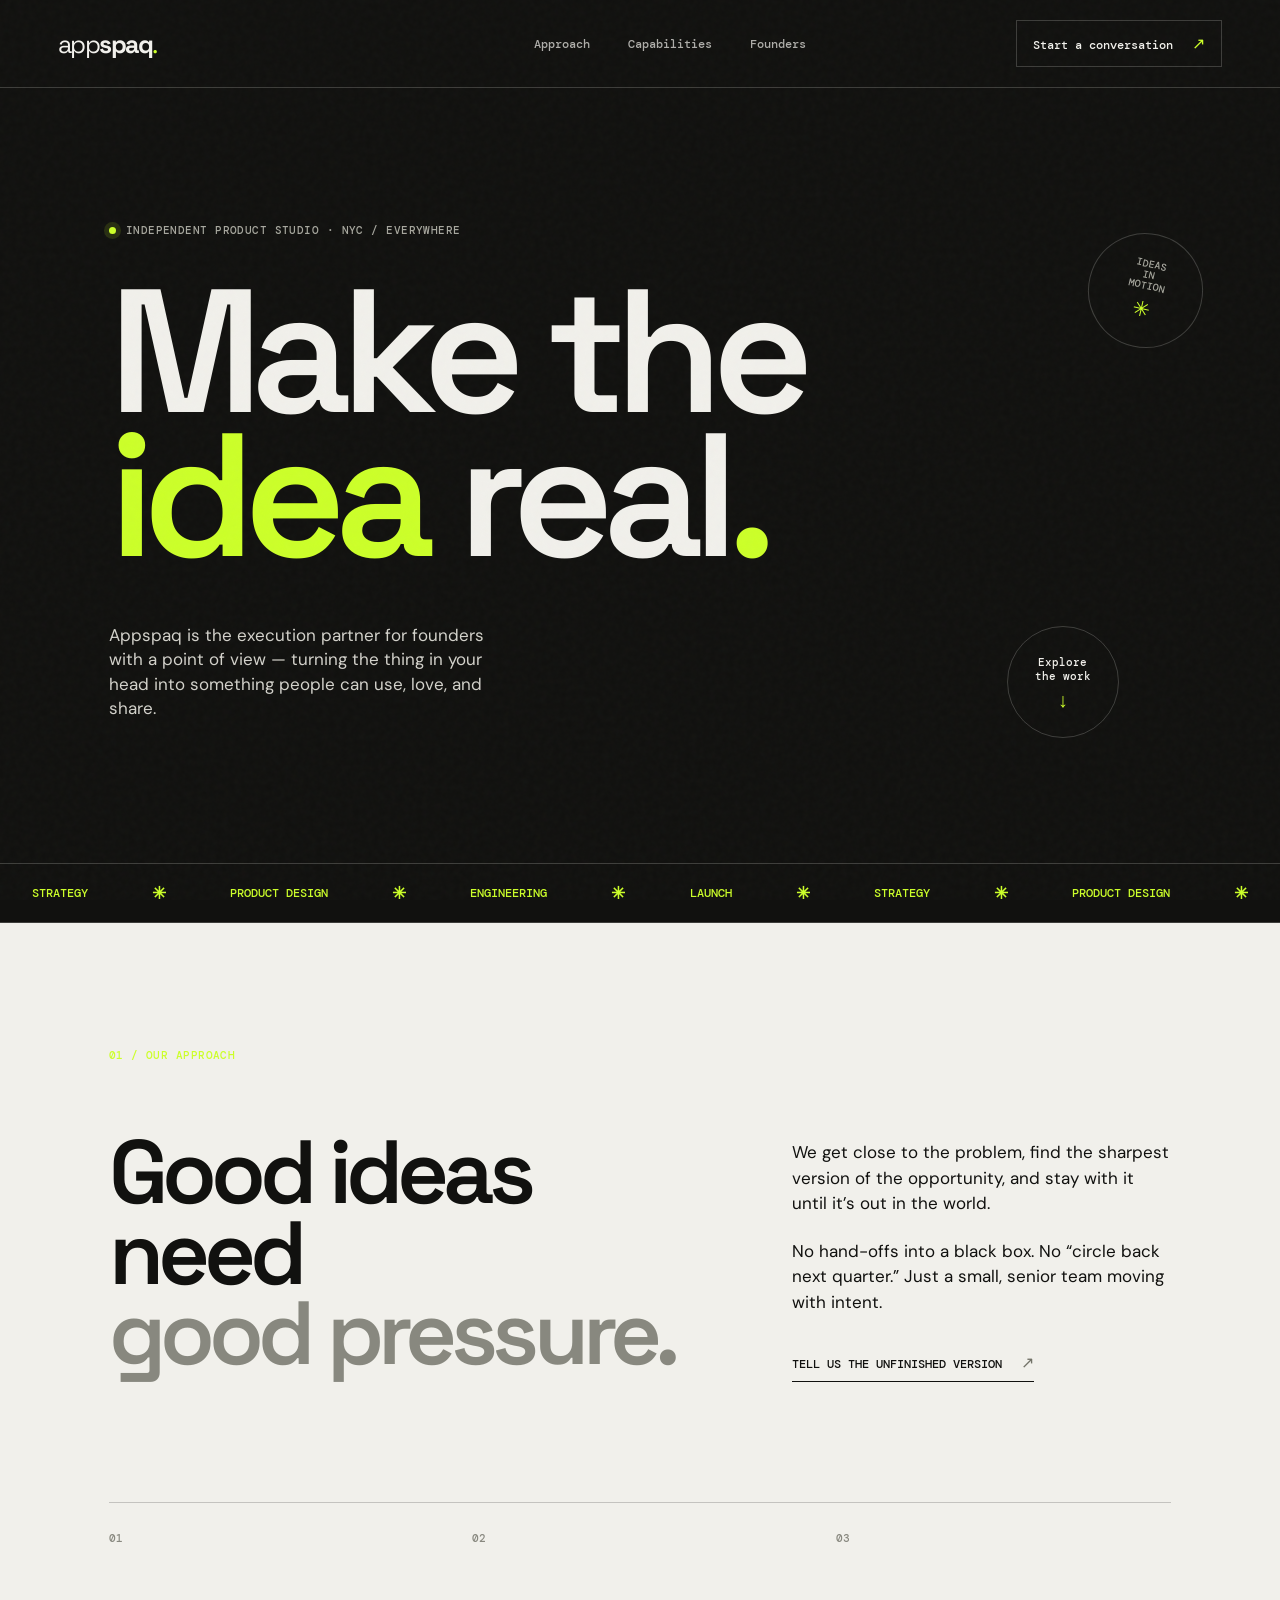
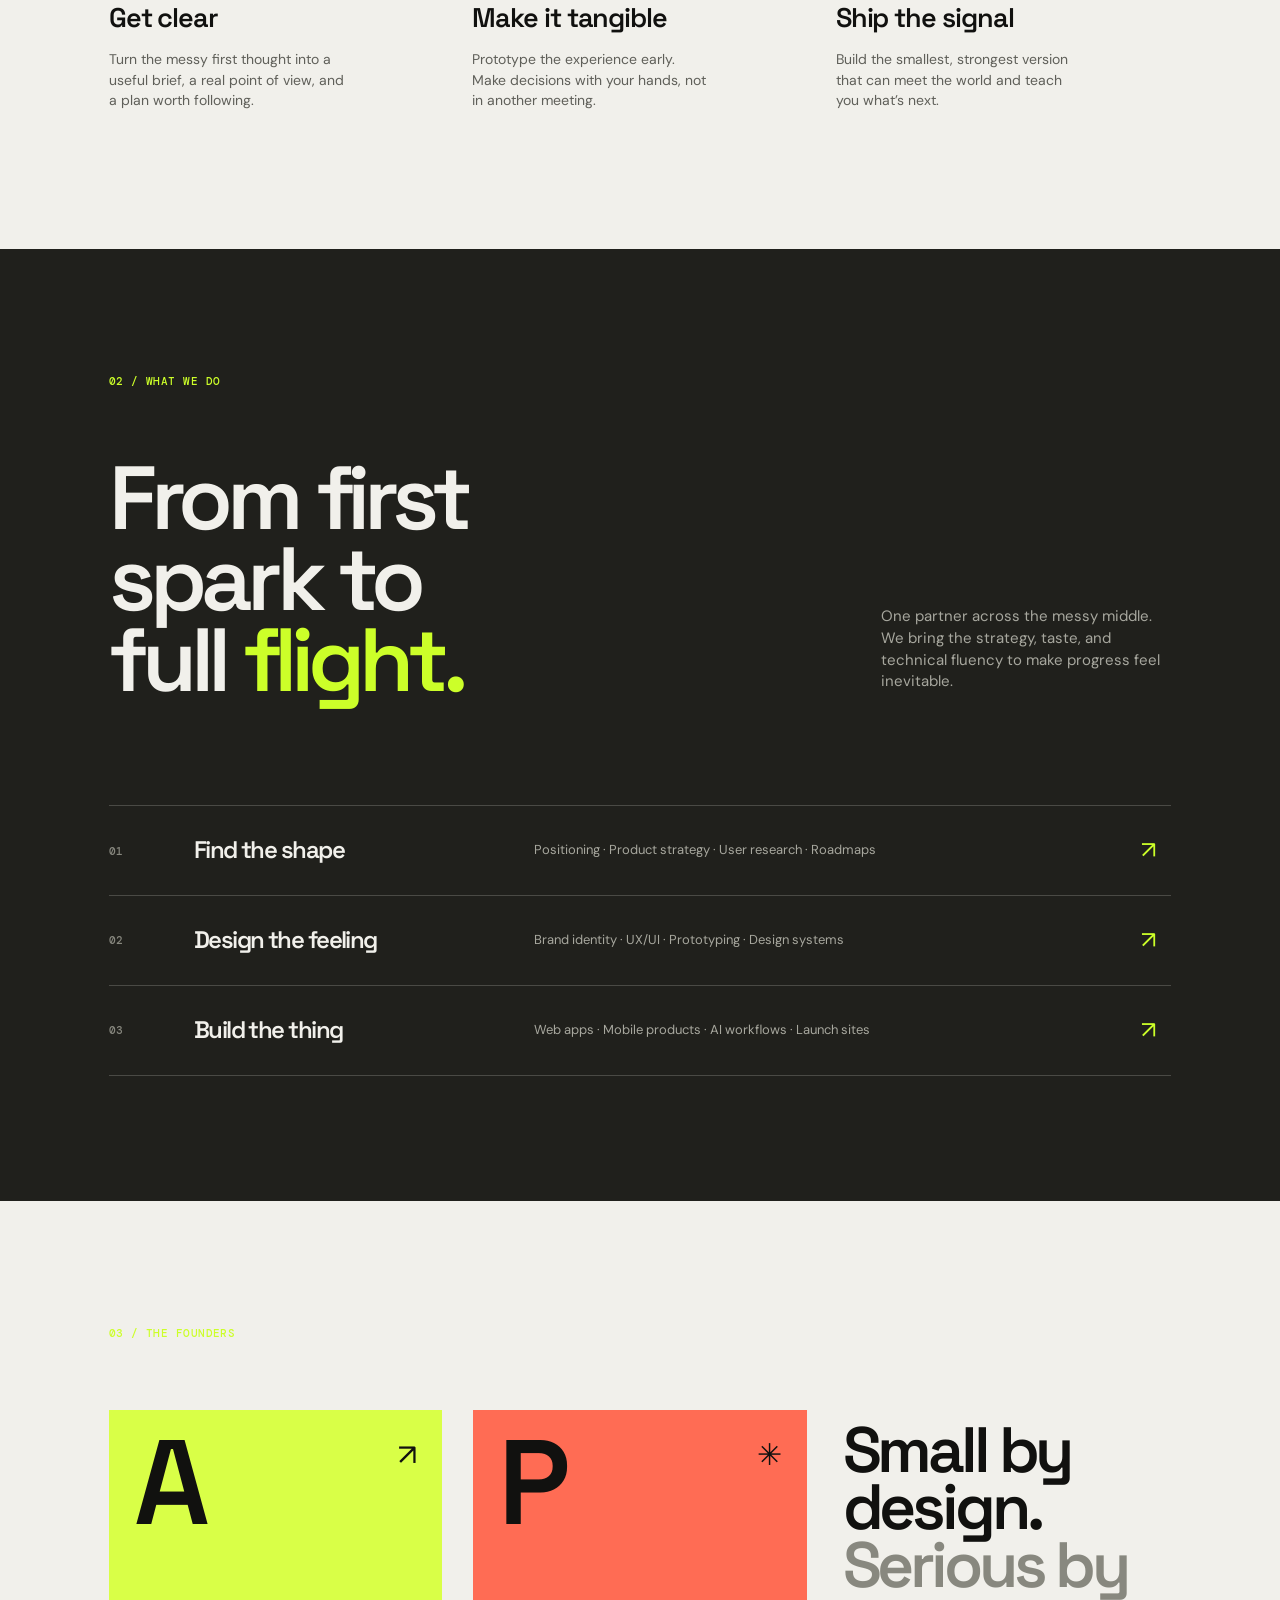
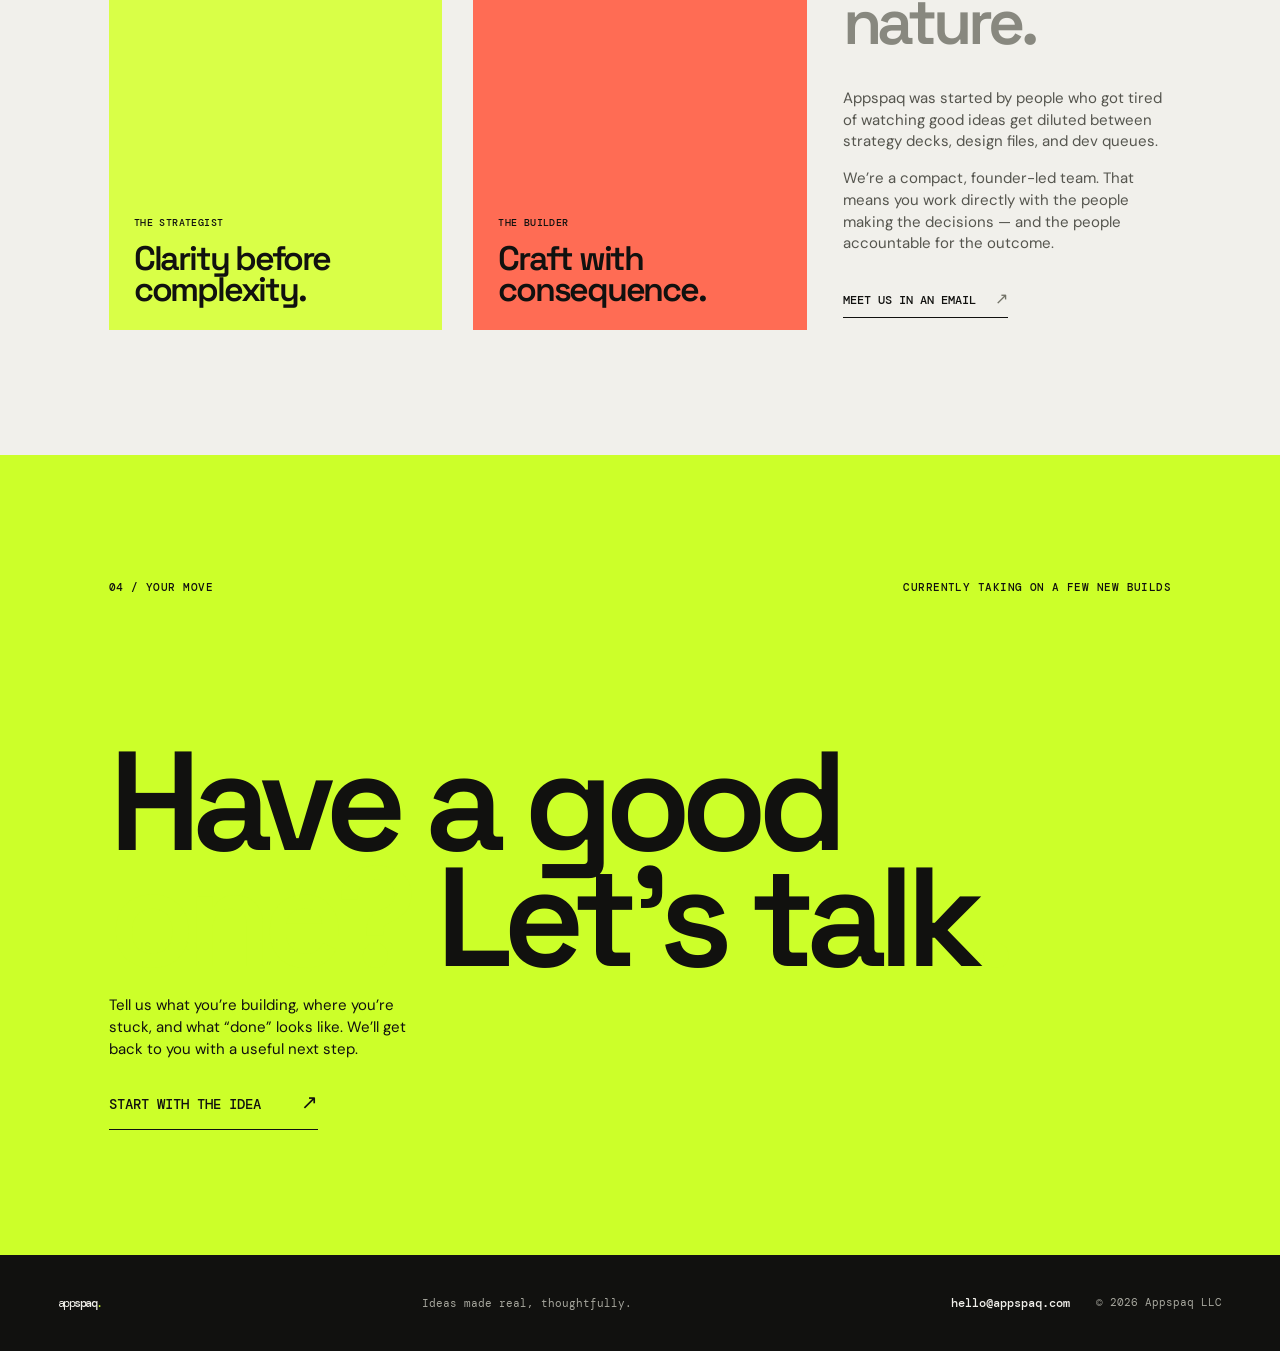
==== index.html @ cebff07c "initial commit" ====
<!doctype html>
<html lang="en">
  <head>
    <meta charset="UTF-8" />
    <meta name="viewport" content="width=device-width, initial-scale=1.0" />
    <meta name="theme-color" content="#11110f" />
    <meta name="description" content="Appspaq is the execution partner for founders turning strong ideas into shipped products." />
    <title>Appspaq — Make the idea real.</title>
    <link rel="preconnect" href="https://fonts.googleapis.com" />
    <link rel="preconnect" href="https://fonts.gstatic.com" crossorigin />
    <link href="https://fonts.googleapis.com/css2?family=DM+Mono:wght@400;500&family=DM+Sans:wght@400;500;600;700&family=Space+Grotesk:wght@500;600;700&display=swap" rel="stylesheet" />
    <link rel="stylesheet" href="styles.css" />
  </head>
  <body>
    <div class="noise" aria-hidden="true"></div>
    <header class="site-header">
      <a class="wordmark" href="#top" aria-label="Appspaq home"><span>app</span>spaq<span class="dot">.</span></a>
      <nav class="desktop-nav" aria-label="Main navigation">
        <a href="#approach">Approach</a>
        <a href="#capabilities">Capabilities</a>
        <a href="#founders">Founders</a>
      </nav>
      <a class="header-cta" href="mailto:hello@appspaq.com?subject=Let's%20make%20it%20real">Start a conversation <span>↗</span></a>
      <button class="menu-toggle" aria-label="Open menu" aria-expanded="false">Menu <span>+</span></button>
    </header>

    <main id="top">
      <section class="hero section-pad">
        <div class="eyebrow"><span class="pulse"></span> Independent product studio · NYC / everywhere</div>
        <h1>Make the<br /><em>idea</em> real<span class="lime">.</span></h1>
        <div class="hero-bottom">
          <p class="hero-intro">Appspaq is the execution partner for founders with a point of view — turning the thing in your head into something people can use, love, and share.</p>
          <a class="circle-link" href="#approach" aria-label="Explore Appspaq"><span>Explore<br />the work</span><b>↓</b></a>
        </div>
        <div class="hero-stamp" aria-hidden="true"><span>Ideas</span><span>in</span><span>motion</span><i>✳</i></div>
      </section>

      <section class="ticker" aria-label="Appspaq services"><div><span>Strategy</span><b>✳</b><span>Product design</span><b>✳</b><span>Engineering</span><b>✳</b><span>Launch</span><b>✳</b><span>Strategy</span><b>✳</b><span>Product design</span><b>✳</b></div></section>

      <section class="approach section-pad" id="approach">
        <div class="section-kicker">01 / Our approach</div>
        <div class="approach-grid">
          <h2>Good ideas need<br /><span>good pressure.</span></h2>
          <div class="approach-copy"><p>We get close to the problem, find the sharpest version of the opportunity, and stay with it until it’s out in the world.</p><p>No hand-offs into a black box. No “circle back next quarter.” Just a small, senior team moving with intent.</p><a class="text-link" href="mailto:hello@appspaq.com?subject=Tell%20us%20about%20your%20idea">Tell us the unfinished version <span>↗</span></a></div>
        </div>
        <div class="principles"><article><span>01</span><h3>Get clear</h3><p>Turn the messy first thought into a useful brief, a real point of view, and a plan worth following.</p></article><article><span>02</span><h3>Make it tangible</h3><p>Prototype the experience early. Make decisions with your hands, not in another meeting.</p></article><article><span>03</span><h3>Ship the signal</h3><p>Build the smallest, strongest version that can meet the world and teach you what’s next.</p></article></div>
      </section>

      <section class="capabilities section-pad" id="capabilities">
        <div class="section-kicker">02 / What we do</div>
        <div class="capabilities-head"><h2>From first<br /><em>spark</em> to<br />full <span>flight.</span></h2><p>One partner across the messy middle. We bring the strategy, taste, and technical fluency to make progress feel inevitable.</p></div>
        <div class="capability-list"><div><span>01</span><h3>Find the shape</h3><p>Positioning · Product strategy · User research · Roadmaps</p><b>↗</b></div><div><span>02</span><h3>Design the feeling</h3><p>Brand identity · UX/UI · Prototyping · Design systems</p><b>↗</b></div><div><span>03</span><h3>Build the thing</h3><p>Web apps · Mobile products · AI workflows · Launch sites</p><b>↗</b></div></div>
      </section>

      <section class="founders section-pad" id="founders">
        <div class="section-kicker">03 / The founders</div>
        <div class="founders-grid"><div class="founder-card founder-a"><div class="portrait-mark">A<span>↗</span></div><div><p class="mono">THE STRATEGIST</p><h3>Clarity before<br />complexity.</h3></div></div><div class="founder-card founder-b"><div class="portrait-mark">P<span>✳</span></div><div><p class="mono">THE BUILDER</p><h3>Craft with<br />consequence.</h3></div></div><div class="founders-copy"><h2>Small by design.<br /><span>Serious by nature.</span></h2><p>Appspaq was started by people who got tired of watching good ideas get diluted between strategy decks, design files, and dev queues.</p><p>We’re a compact, founder-led team. That means you work directly with the people making the decisions — and the people accountable for the outcome.</p><a class="text-link" href="mailto:hello@appspaq.com?subject=Let's%20work%20together">Meet us in an email <span>↗</span></a></div></div>
      </section>

      <section class="contact section-pad" id="contact"><div class="contact-top"><div class="section-kicker">04 / Your move</div><span class="mono">Currently taking on a few new builds</span></div><h2>Have a good<br /><em>one?</em> Let’s talk<span class="lime">.</span></h2><p>Tell us what you’re building, where you’re stuck, and what “done” looks like. We’ll get back to you with a useful next step.</p><a class="big-cta" href="mailto:hello@appspaq.com?subject=I%20have%20an%20idea">Start with the idea <span>↗</span></a></section>
    </main>

    <footer class="site-footer"><a class="wordmark" href="#top"><span>app</span>spaq<span class="dot">.</span></a><p>Ideas made real, thoughtfully.</p><div><a href="mailto:hello@appspaq.com">hello@appspaq.com</a><span>© 2026 Appspaq LLC</span></div></footer>
    <div class="mobile-menu" aria-hidden="true"><a href="#approach">Approach</a><a href="#capabilities">Capabilities</a><a href="#founders">Founders</a><a href="mailto:hello@appspaq.com">Start a conversation ↗</a></div>
    <script src="script.js"></script>
  </body>
</html>
---- styles.css ----
:root{--ink:#11110f;--paper:#f1f0eb;--lime:#ccff29;--line:rgba(241,240,235,.2);--muted:#a7a79e;--sans:'DM Sans',Arial,sans-serif;--display:'Space Grotesk',Arial,sans-serif;--mono:'DM Mono',monospace}*{box-sizing:border-box}html{scroll-behavior:smooth}body{margin:0;background:var(--ink);color:var(--paper);font-family:var(--sans);font-size:16px;line-height:1.45}.noise{position:fixed;inset:0;pointer-events:none;opacity:.045;z-index:5;background-image:url("data:image/svg+xml,%3Csvg viewBox='0 0 180 180' xmlns='http://www.w3.org/2000/svg'%3E%3Cfilter id='n'%3E%3CfeTurbulence type='fractalNoise' baseFrequency='.8' numOctaves='4' stitchTiles='stitch'/%3E%3C/filter%3E%3Crect width='100%25' height='100%25' filter='url(%23n)' opacity='.6'/%3E%3C/svg%3E")}.site-header{height:88px;display:flex;align-items:center;justify-content:space-between;padding:0 4.5vw;border-bottom:1px solid var(--line);position:relative;z-index:10}.wordmark{color:var(--paper);font:700 25px var(--display);letter-spacing:-1.5px;text-decoration:none}.wordmark span{font-weight:400}.wordmark .dot,.lime{color:var(--lime)}.desktop-nav{display:flex;gap:38px;margin-left:13vw}.desktop-nav a,.header-cta,.site-footer a{font:500 12px var(--mono);color:var(--paper);text-decoration:none}.desktop-nav a{opacity:.7;transition:.2s}.desktop-nav a:hover{opacity:1}.header-cta{border:1px solid var(--line);padding:12px 16px;transition:.25s}.header-cta:hover{background:var(--lime);color:var(--ink);border-color:var(--lime)}.header-cta span,.text-link span{color:var(--lime);font-size:16px;margin-left:12px}.menu-toggle,.mobile-menu{display:none}.section-pad{padding:125px 8.5vw}.hero{min-height:665px;position:relative;display:flex;flex-direction:column;justify-content:center;padding-top:135px}.eyebrow,.section-kicker,.mono{font:500 11px var(--mono);letter-spacing:.04em;text-transform:uppercase}.eyebrow{color:var(--muted);display:flex;align-items:center;gap:10px}.pulse{background:var(--lime);width:7px;height:7px;border-radius:50%;box-shadow:0 0 0 5px rgba(204,255,41,.12)}h1,h2,h3,p{margin-top:0}h1,h2,h3{font-family:var(--display);font-weight:600;letter-spacing:-.065em}h1{font-size:clamp(70px,13.7vw,210px);line-height:.82;margin:43px 0 55px;max-width:1100px}h1 em,h2 em{font-style:normal;color:var(--lime)}.hero-bottom{display:flex;align-items:flex-end;justify-content:space-between;max-width:1010px}.hero-intro{font-size:17px;line-height:1.45;max-width:400px;color:#d3d2cb}.circle-link{width:112px;height:112px;border:1px solid var(--line);border-radius:50%;color:var(--paper);display:flex;align-items:center;justify-content:center;flex-direction:column;text-align:center;font:500 11px var(--mono);text-decoration:none;transition:.3s}.circle-link b{font-size:20px;color:var(--lime);line-height:1;margin-top:7px}.circle-link:hover{background:var(--lime);color:var(--ink);border-color:var(--lime);transform:rotate(-12deg)}.hero-stamp{position:absolute;right:6vw;top:145px;width:115px;height:115px;border:1px solid var(--line);border-radius:50%;display:flex;align-items:center;justify-content:center;flex-direction:column;text-transform:uppercase;font:500 10px var(--mono);line-height:1.1;transform:rotate(13deg);color:var(--muted)}.hero-stamp i{color:var(--lime);font-size:21px;font-style:normal;margin-top:8px}.ticker{overflow:hidden;white-space:nowrap;border-top:1px solid var(--line);border-bottom:1px solid var(--line);padding:18px 0;color:var(--lime);font:500 12px var(--mono);text-transform:uppercase}.ticker div{display:flex;justify-content:space-around;align-items:center;min-width:1100px}.ticker b{font-size:17px}.section-kicker{color:var(--lime);margin-bottom:70px}.approach{background:var(--paper);color:var(--ink)}.approach-grid{display:grid;grid-template-columns:1.2fr .8fr;gap:9vw}.approach h2,.capabilities h2,.founders h2{font-size:clamp(48px,7vw,100px);line-height:.9;margin:0}.approach h2 span,.founders h2 span{color:#88887f}.approach-copy{padding-top:8px;max-width:390px}.approach-copy p{font-size:17px;line-height:1.5;margin-bottom:22px}.text-link{color:var(--ink);font:500 12px var(--mono);text-transform:uppercase;text-decoration:none;border-bottom:1px solid var(--ink);padding-bottom:8px;display:inline-block;margin-top:15px}.text-link span{color:#727267}.principles{display:grid;grid-template-columns:repeat(3,1fr);gap:28px;border-top:1px solid rgba(17,17,15,.2);margin-top:120px;padding-top:22px}.principles article span,.capability-list span{font:500 11px var(--mono);color:#88887f}.principles h3{font-size:27px;letter-spacing:-.04em;margin:50px 0 12px}.principles p{max-width:235px;color:#5f5f59;font-size:14px}.capabilities{background:#20201c}.capabilities-head{display:flex;justify-content:space-between;align-items:flex-end;gap:40px}.capabilities h2 em{color:var(--paper)}.capabilities h2 span{color:var(--lime)}.capabilities-head>p{max-width:290px;color:var(--muted);font-size:15px;margin-bottom:7px}.capability-list{margin-top:105px;border-top:1px solid var(--line)}.capability-list>div{display:grid;grid-template-columns:8% 32% 1fr 30px;align-items:center;border-bottom:1px solid var(--line);padding:27px 0}.capability-list h3{font-size:24px;margin:0}.capability-list p{font-size:13px;color:var(--muted);margin:0}.capability-list b{font-size:24px;font-weight:400;color:var(--lime)}.founders{background:var(--paper);color:var(--ink)}.founders-grid{display:grid;grid-template-columns:1fr 1fr 1fr;gap:2.4vw}.founder-card{min-height:370px;padding:25px;display:flex;flex-direction:column;justify-content:space-between}.founder-a{background:#d9ff47}.founder-b{background:#ff6c54}.portrait-mark{font:600 120px var(--display);line-height:.8;letter-spacing:-.13em;display:flex;justify-content:space-between}.portrait-mark span{font:400 30px var(--sans);letter-spacing:0}.founder-card h3{font-size:34px;line-height:.92;margin:14px 0 0}.founder-card .mono{font-size:10px}.founders-copy{padding:12px 5px}.founders-copy h2{font-size:clamp(42px,5vw,70px);margin:0 0 36px}.founders-copy p{font-size:15px;max-width:330px;color:#55554e}.founders-copy .text-link{margin-top:18px}.contact{background:var(--lime);color:var(--ink);min-height:650px;display:flex;flex-direction:column;justify-content:space-between}.contact-top{display:flex;justify-content:space-between}.contact .section-kicker{color:var(--ink)}.contact h2{font-size:clamp(64px,11vw,160px);line-height:.82;margin:80px 0 20px;max-width:1000px}.contact p{max-width:330px;font-size:15px}.big-cta{align-self:flex-start;color:var(--ink);font:500 14px var(--mono);text-transform:uppercase;text-decoration:none;border-bottom:1px solid var(--ink);padding:14px 0}.big-cta span{font-size:20px;margin-left:32px}.site-footer{padding:40px 4.5vw;display:flex;align-items:center;justify-content:space-between;color:var(--muted)}.site-footer .wordmark{color:var(--paper)}.site-footer p,.site-footer div{font:11px var(--mono);margin:0}.site-footer div{display:flex;gap:26px}.site-footer a{color:var(--paper)}@media(max-width:700px){.site-header{height:72px;padding:0 6vw}.desktop-nav,.header-cta{display:none}.menu-toggle{display:block;background:none;border:0;color:var(--paper);font:500 11px var(--mono);text-transform:uppercase}.menu-toggle span{font-size:19px;color:var(--lime);margin-left:8px}.mobile-menu{display:flex;visibility:hidden;opacity:0;position:fixed;z-index:9;inset:72px 0 auto;background:var(--ink);padding:25px 6vw 35px;flex-direction:column;gap:24px;transform:translateY(-10px);transition:.25s;border-bottom:1px solid var(--line)}.mobile-menu.open{visibility:visible;opacity:1;transform:none}.mobile-menu a{color:var(--paper);text-decoration:none;font:500 19px var(--display)}.mobile-menu a:last-child{color:var(--lime);font:500 11px var(--mono);text-transform:uppercase;margin-top:10px}.section-pad{padding:85px 6vw}.hero{min-height:620px;padding-top:100px;justify-content:flex-start}.eyebrow{font-size:9px}.hero-stamp{top:auto;right:7vw;bottom:110px;width:86px;height:86px;font-size:8px}.hero-stamp i{font-size:15px}.hero-bottom{align-items:flex-start;gap:25px}.hero-intro{font-size:15px;max-width:270px}.circle-link{width:82px;height:82px;flex:none;font-size:9px}.circle-link b{font-size:15px}.ticker div{min-width:850px}.section-kicker{margin-bottom:47px;font-size:10px}.approach-grid,.founders-grid{grid-template-columns:1fr;gap:45px}.approach h2,.capabilities h2{font-size:59px}.approach-copy{padding:0}.principles{grid-template-columns:1fr;gap:32px;margin-top:75px}.principles h3{margin:22px 0 7px;font-size:25px}.capabilities-head{display:block}.capabilities-head>p{margin-top:35px}.capability-list{margin-top:65px}.capability-list>div{grid-template-columns:12% 1fr 25px;gap:10px;padding:25px 0}.capability-list p{grid-column:2/3}.capability-list h3{font-size:20px}.capability-list b{grid-column:3;grid-row:1/3}.founder-card{min-height:295px}.founder-card h3{font-size:30px}.founders-copy h2{font-size:52px}.contact{min-height:560px}.contact-top{display:block}.contact-top .mono{display:block;margin-top:20px;font-size:9px}.contact h2{font-size:68px;margin:110px 0 25px}.site-footer{padding:32px 6vw;display:grid;gap:20px}.site-footer p{display:none}.site-footer div{display:flex;flex-direction:column;gap:8px}}
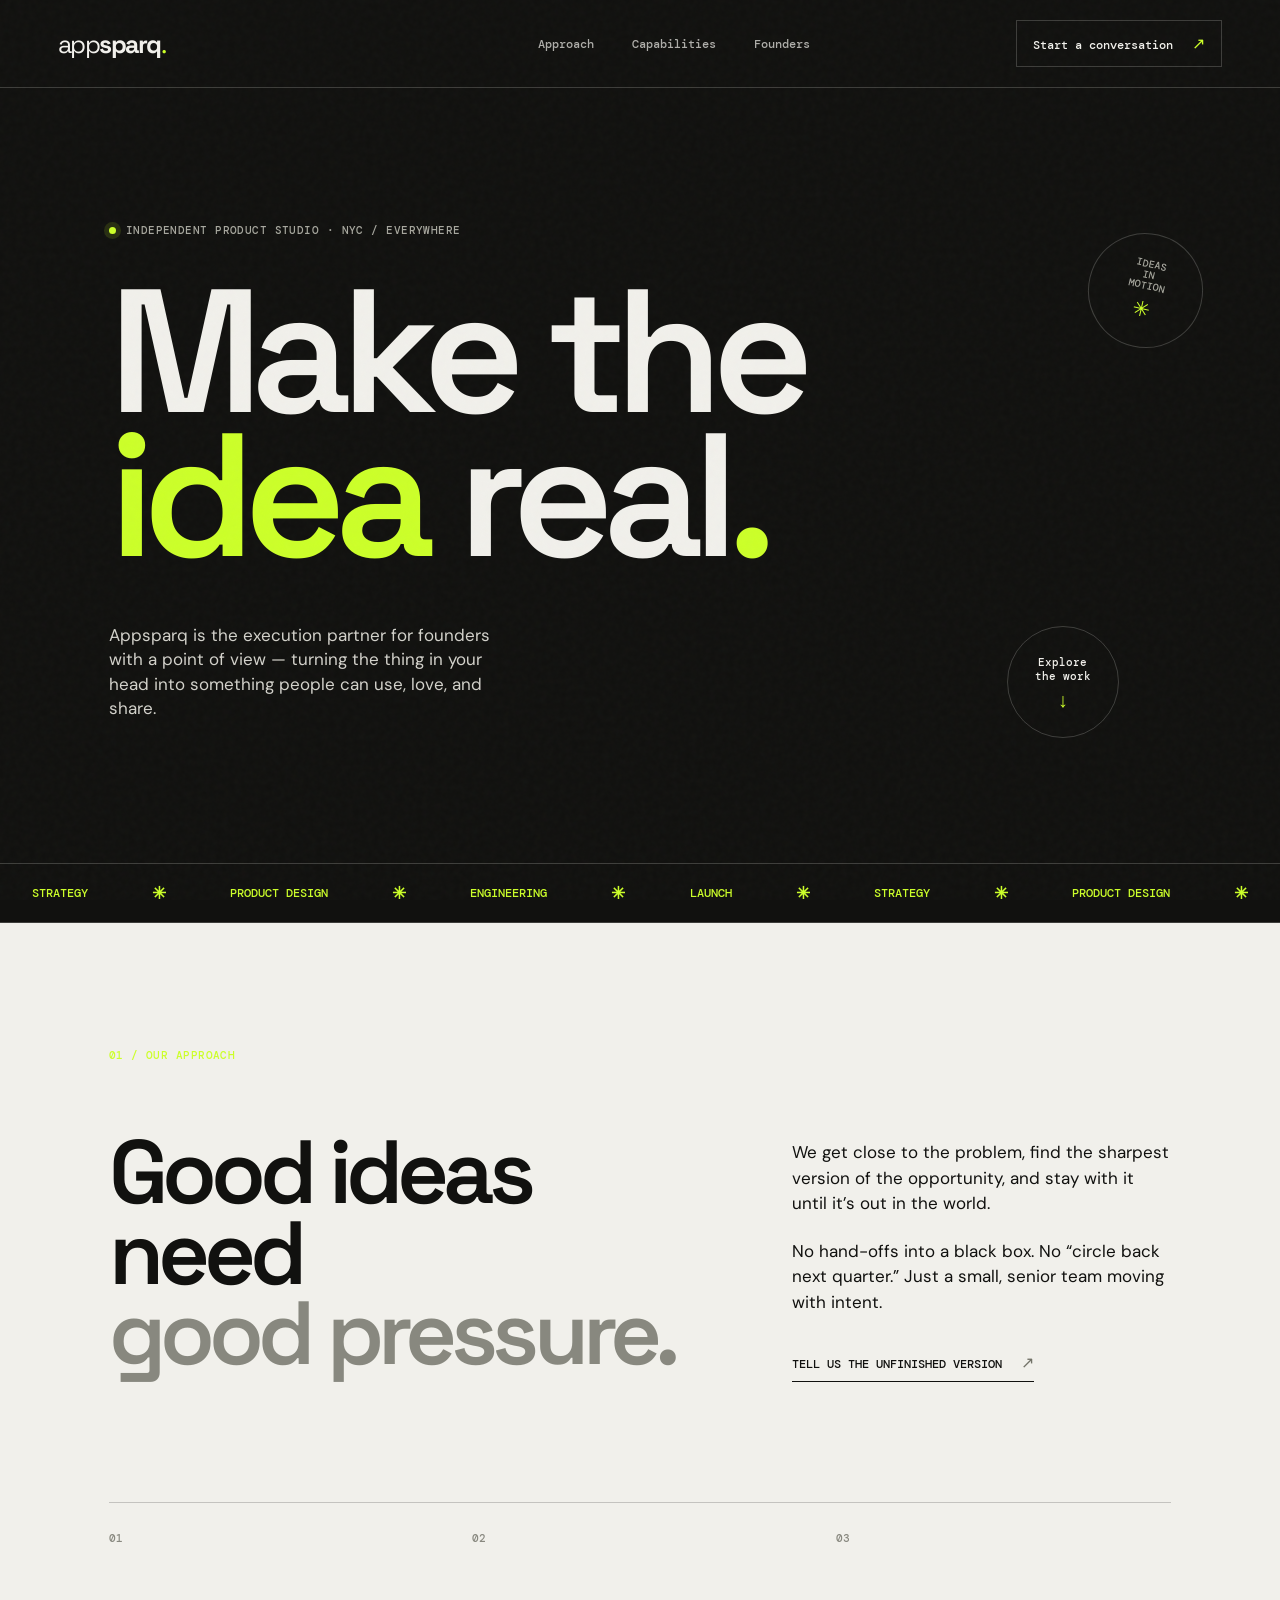
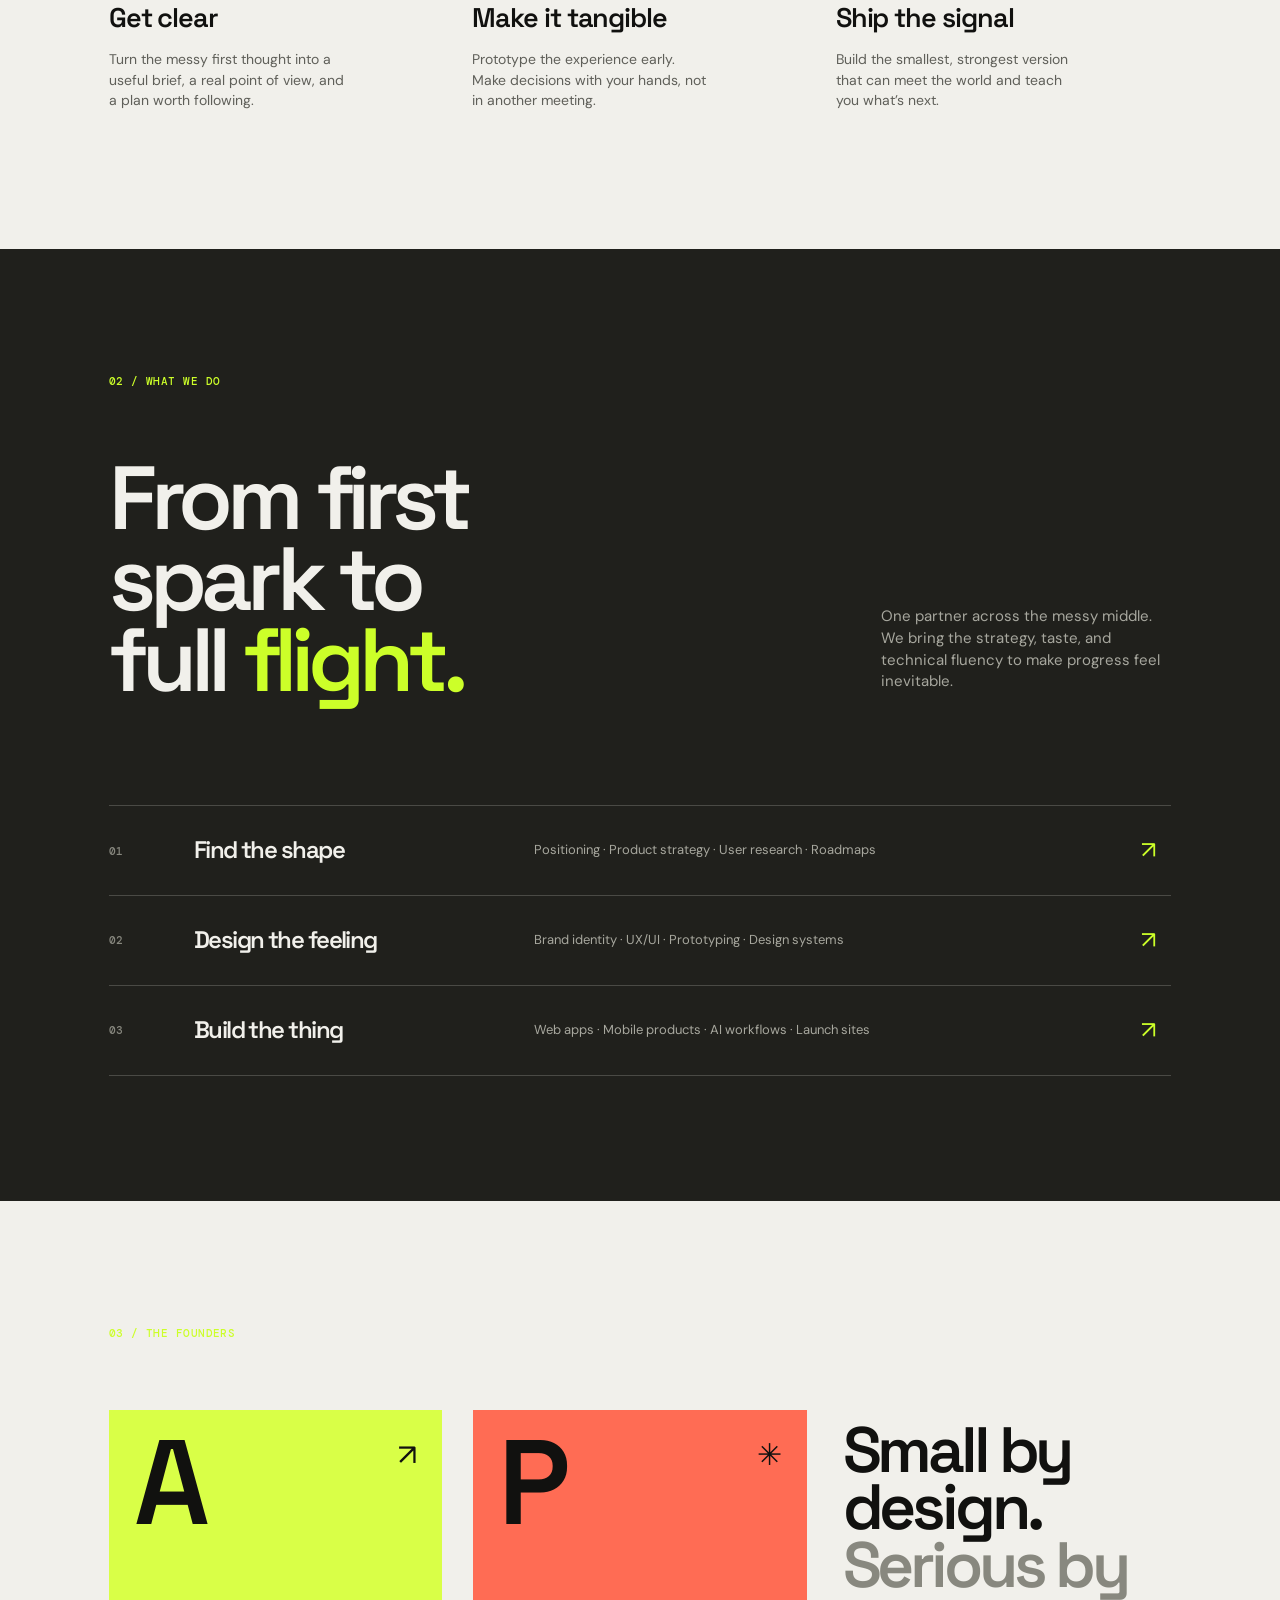
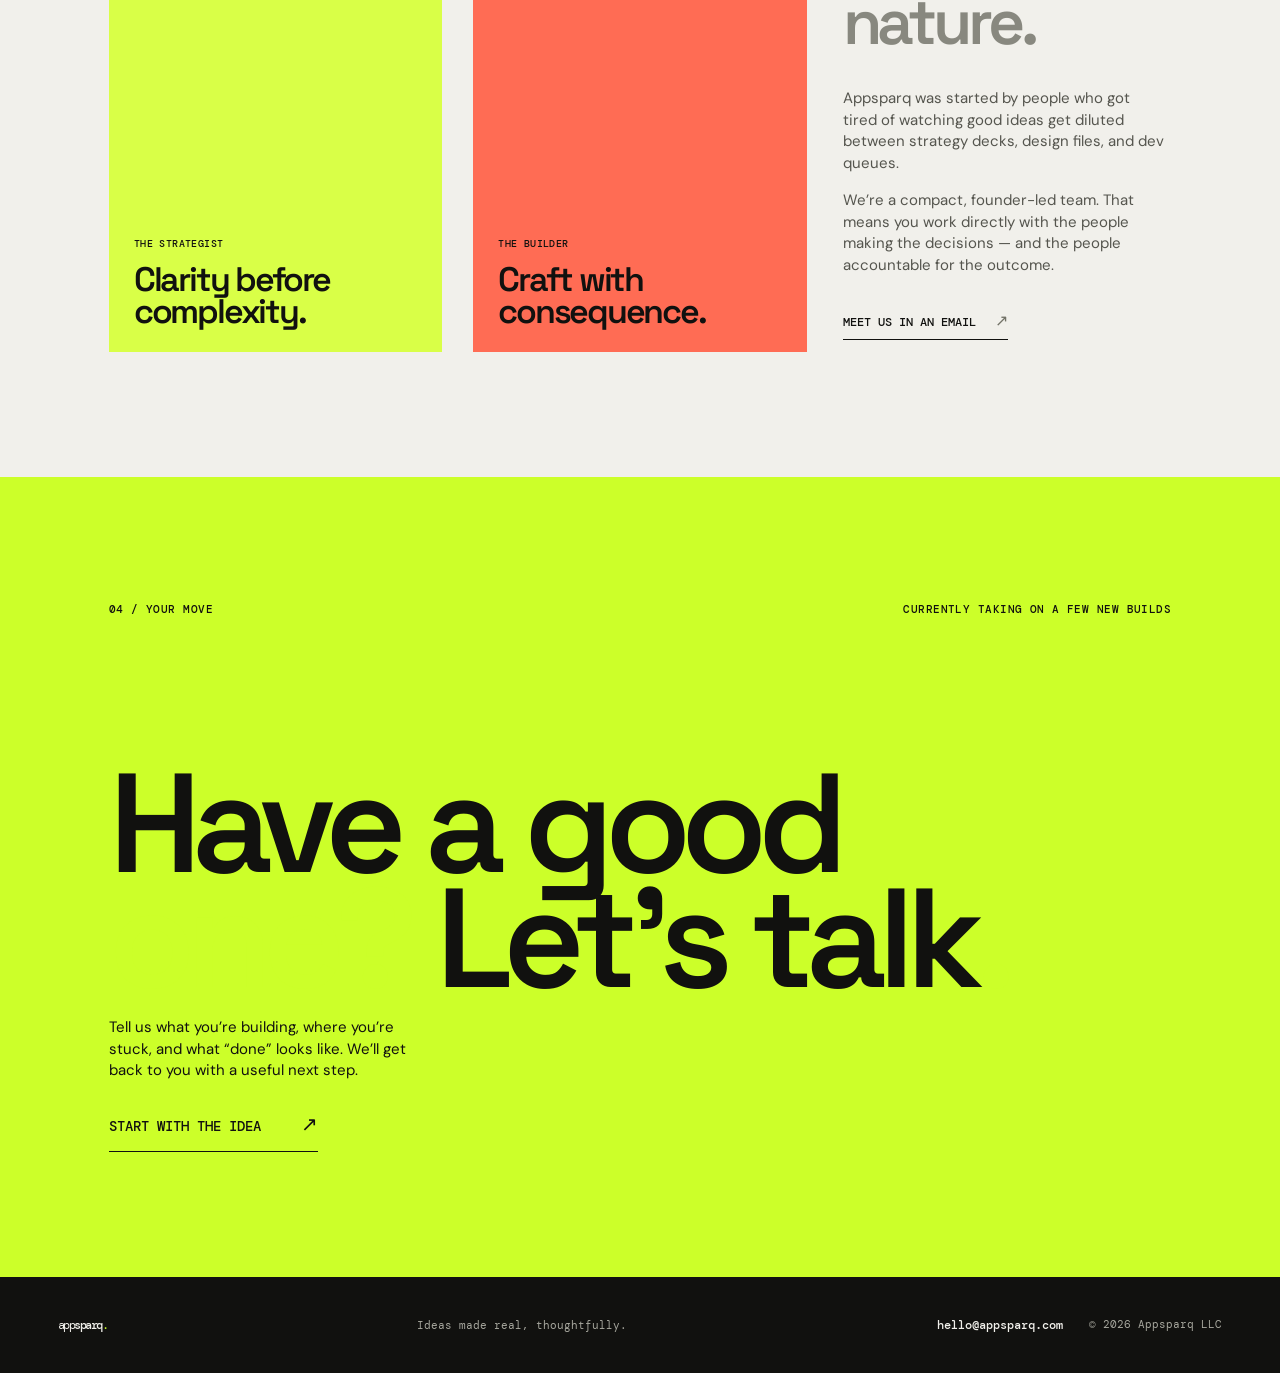
==== commit 2147ed1e: "Fix Appsparq branding and social metadata" ====
--- a/index.html
+++ b/index.html
@@ -4,8 +4,20 @@
     <meta charset="UTF-8" />
     <meta name="viewport" content="width=device-width, initial-scale=1.0" />
     <meta name="theme-color" content="#11110f" />
-    <meta name="description" content="Appspaq is the execution partner for founders turning strong ideas into shipped products." />
-    <title>Appspaq — Make the idea real.</title>
+    <meta name="description" content="Appsparq is the execution partner for founders turning strong ideas into shipped products." />
+    <meta property="og:type" content="website" />
+    <meta property="og:site_name" content="Appsparq" />
+    <meta property="og:title" content="Appsparq — Make the idea real." />
+    <meta property="og:description" content="The execution partner for founders turning strong ideas into shipped products." />
+    <meta property="og:image" content="https://www.appsparq.studio/og.svg" />
+    <meta property="og:image:width" content="1200" />
+    <meta property="og:image:height" content="630" />
+    <meta name="twitter:card" content="summary_large_image" />
+    <meta name="twitter:title" content="Appsparq — Make the idea real." />
+    <meta name="twitter:description" content="The execution partner for founders turning strong ideas into shipped products." />
+    <meta name="twitter:image" content="https://www.appsparq.studio/og.svg" />
+    <link rel="icon" href="/favicon.svg" type="image/svg+xml" />
+    <title>Appsparq — Make the idea real.</title>
     <link rel="preconnect" href="https://fonts.googleapis.com" />
     <link rel="preconnect" href="https://fonts.gstatic.com" crossorigin />
     <link href="https://fonts.googleapis.com/css2?family=DM+Mono:wght@400;500&family=DM+Sans:wght@400;500;600;700&family=Space+Grotesk:wght@500;600;700&display=swap" rel="stylesheet" />
@@ -14,14 +26,14 @@
   <body>
     <div class="noise" aria-hidden="true"></div>
     <header class="site-header">
-      <a class="wordmark" href="#top" aria-label="Appspaq home"><span>app</span>spaq<span class="dot">.</span></a>
+      <a class="wordmark" href="#top" aria-label="Appsparq home"><span>app</span>sparq<span class="dot">.</span></a>
       <nav class="desktop-nav" aria-label="Main navigation">
         <a href="#approach">Approach</a>
         <a href="#capabilities">Capabilities</a>
         <a href="#founders">Founders</a>
       </nav>
-      <a class="header-cta" href="mailto:hello@appspaq.com?subject=Let's%20make%20it%20real">Start a conversation <span>↗</span></a>
-      <button class="menu-toggle" aria-label="Open menu" aria-expanded="false">Menu <span>+</span></button>
+      <a class="header-cta" href="mailto:hello@appsparq.com?subject=Let's%20make%20it%20real">Start a conversation <span>↗︎</span></a>
+      <button class="menu-toggle" aria-label="Open menu" aria-expanded="false">Menu <span>+︎</span></button>
     </header>
 
     <main id="top">
@@ -29,19 +41,19 @@
         <div class="eyebrow"><span class="pulse"></span> Independent product studio · NYC / everywhere</div>
         <h1>Make the<br /><em>idea</em> real<span class="lime">.</span></h1>
         <div class="hero-bottom">
-          <p class="hero-intro">Appspaq is the execution partner for founders with a point of view — turning the thing in your head into something people can use, love, and share.</p>
-          <a class="circle-link" href="#approach" aria-label="Explore Appspaq"><span>Explore<br />the work</span><b>↓</b></a>
+          <p class="hero-intro">Appsparq is the execution partner for founders with a point of view — turning the thing in your head into something people can use, love, and share.</p>
+          <a class="circle-link" href="#approach" aria-label="Explore Appsparq"><span>Explore<br />the work</span><b>↓︎</b></a>
         </div>
-        <div class="hero-stamp" aria-hidden="true"><span>Ideas</span><span>in</span><span>motion</span><i>✳</i></div>
+        <div class="hero-stamp" aria-hidden="true"><span>Ideas</span><span>in</span><span>motion</span><i>✳︎</i></div>
       </section>
 
-      <section class="ticker" aria-label="Appspaq services"><div><span>Strategy</span><b>✳</b><span>Product design</span><b>✳</b><span>Engineering</span><b>✳</b><span>Launch</span><b>✳</b><span>Strategy</span><b>✳</b><span>Product design</span><b>✳</b></div></section>
+      <section class="ticker" aria-label="Appsparq services"><div><span>Strategy</span><b>✳︎</b><span>Product design</span><b>✳︎</b><span>Engineering</span><b>✳︎</b><span>Launch</span><b>✳︎</b><span>Strategy</span><b>✳︎</b><span>Product design</span><b>✳︎</b></div></section>
 
       <section class="approach section-pad" id="approach">
         <div class="section-kicker">01 / Our approach</div>
         <div class="approach-grid">
           <h2>Good ideas need<br /><span>good pressure.</span></h2>
-          <div class="approach-copy"><p>We get close to the problem, find the sharpest version of the opportunity, and stay with it until it’s out in the world.</p><p>No hand-offs into a black box. No “circle back next quarter.” Just a small, senior team moving with intent.</p><a class="text-link" href="mailto:hello@appspaq.com?subject=Tell%20us%20about%20your%20idea">Tell us the unfinished version <span>↗</span></a></div>
+          <div class="approach-copy"><p>We get close to the problem, find the sharpest version of the opportunity, and stay with it until it’s out in the world.</p><p>No hand-offs into a black box. No “circle back next quarter.” Just a small, senior team moving with intent.</p><a class="text-link" href="mailto:hello@appsparq.com?subject=Tell%20us%20about%20your%20idea">Tell us the unfinished version <span>↗︎</span></a></div>
         </div>
         <div class="principles"><article><span>01</span><h3>Get clear</h3><p>Turn the messy first thought into a useful brief, a real point of view, and a plan worth following.</p></article><article><span>02</span><h3>Make it tangible</h3><p>Prototype the experience early. Make decisions with your hands, not in another meeting.</p></article><article><span>03</span><h3>Ship the signal</h3><p>Build the smallest, strongest version that can meet the world and teach you what’s next.</p></article></div>
       </section>
@@ -49,19 +61,19 @@
       <section class="capabilities section-pad" id="capabilities">
         <div class="section-kicker">02 / What we do</div>
         <div class="capabilities-head"><h2>From first<br /><em>spark</em> to<br />full <span>flight.</span></h2><p>One partner across the messy middle. We bring the strategy, taste, and technical fluency to make progress feel inevitable.</p></div>
-        <div class="capability-list"><div><span>01</span><h3>Find the shape</h3><p>Positioning · Product strategy · User research · Roadmaps</p><b>↗</b></div><div><span>02</span><h3>Design the feeling</h3><p>Brand identity · UX/UI · Prototyping · Design systems</p><b>↗</b></div><div><span>03</span><h3>Build the thing</h3><p>Web apps · Mobile products · AI workflows · Launch sites</p><b>↗</b></div></div>
+        <div class="capability-list"><div><span>01</span><h3>Find the shape</h3><p>Positioning · Product strategy · User research · Roadmaps</p><b>↗︎</b></div><div><span>02</span><h3>Design the feeling</h3><p>Brand identity · UX/UI · Prototyping · Design systems</p><b>↗︎</b></div><div><span>03</span><h3>Build the thing</h3><p>Web apps · Mobile products · AI workflows · Launch sites</p><b>↗︎</b></div></div>
       </section>
 
       <section class="founders section-pad" id="founders">
         <div class="section-kicker">03 / The founders</div>
-        <div class="founders-grid"><div class="founder-card founder-a"><div class="portrait-mark">A<span>↗</span></div><div><p class="mono">THE STRATEGIST</p><h3>Clarity before<br />complexity.</h3></div></div><div class="founder-card founder-b"><div class="portrait-mark">P<span>✳</span></div><div><p class="mono">THE BUILDER</p><h3>Craft with<br />consequence.</h3></div></div><div class="founders-copy"><h2>Small by design.<br /><span>Serious by nature.</span></h2><p>Appspaq was started by people who got tired of watching good ideas get diluted between strategy decks, design files, and dev queues.</p><p>We’re a compact, founder-led team. That means you work directly with the people making the decisions — and the people accountable for the outcome.</p><a class="text-link" href="mailto:hello@appspaq.com?subject=Let's%20work%20together">Meet us in an email <span>↗</span></a></div></div>
+        <div class="founders-grid"><div class="founder-card founder-a"><div class="portrait-mark">A<span>↗︎</span></div><div><p class="mono">THE STRATEGIST</p><h3>Clarity before<br />complexity.</h3></div></div><div class="founder-card founder-b"><div class="portrait-mark">P<span>✳︎</span></div><div><p class="mono">THE BUILDER</p><h3>Craft with<br />consequence.</h3></div></div><div class="founders-copy"><h2>Small by design.<br /><span>Serious by nature.</span></h2><p>Appsparq was started by people who got tired of watching good ideas get diluted between strategy decks, design files, and dev queues.</p><p>We’re a compact, founder-led team. That means you work directly with the people making the decisions — and the people accountable for the outcome.</p><a class="text-link" href="mailto:hello@appsparq.com?subject=Let's%20work%20together">Meet us in an email <span>↗︎</span></a></div></div>
       </section>
 
-      <section class="contact section-pad" id="contact"><div class="contact-top"><div class="section-kicker">04 / Your move</div><span class="mono">Currently taking on a few new builds</span></div><h2>Have a good<br /><em>one?</em> Let’s talk<span class="lime">.</span></h2><p>Tell us what you’re building, where you’re stuck, and what “done” looks like. We’ll get back to you with a useful next step.</p><a class="big-cta" href="mailto:hello@appspaq.com?subject=I%20have%20an%20idea">Start with the idea <span>↗</span></a></section>
+      <section class="contact section-pad" id="contact"><div class="contact-top"><div class="section-kicker">04 / Your move</div><span class="mono">Currently taking on a few new builds</span></div><h2>Have a good<br /><em>one?</em> Let’s talk<span class="lime">.</span></h2><p>Tell us what you’re building, where you’re stuck, and what “done” looks like. We’ll get back to you with a useful next step.</p><a class="big-cta" href="mailto:hello@appsparq.com?subject=I%20have%20an%20idea">Start with the idea <span>↗︎</span></a></section>
     </main>
 
-    <footer class="site-footer"><a class="wordmark" href="#top"><span>app</span>spaq<span class="dot">.</span></a><p>Ideas made real, thoughtfully.</p><div><a href="mailto:hello@appspaq.com">hello@appspaq.com</a><span>© 2026 Appspaq LLC</span></div></footer>
-    <div class="mobile-menu" aria-hidden="true"><a href="#approach">Approach</a><a href="#capabilities">Capabilities</a><a href="#founders">Founders</a><a href="mailto:hello@appspaq.com">Start a conversation ↗</a></div>
+    <footer class="site-footer"><a class="wordmark" href="#top"><span>app</span>sparq<span class="dot">.</span></a><p>Ideas made real, thoughtfully.</p><div><a href="mailto:hello@appsparq.com">hello@appsparq.com</a><span>© 2026 Appsparq LLC</span></div></footer>
+    <div class="mobile-menu" aria-hidden="true"><a href="#approach">Approach</a><a href="#capabilities">Capabilities</a><a href="#founders">Founders</a><a href="mailto:hello@appsparq.com">Start a conversation ↗︎</a></div>
     <script src="script.js"></script>
   </body>
 </html>
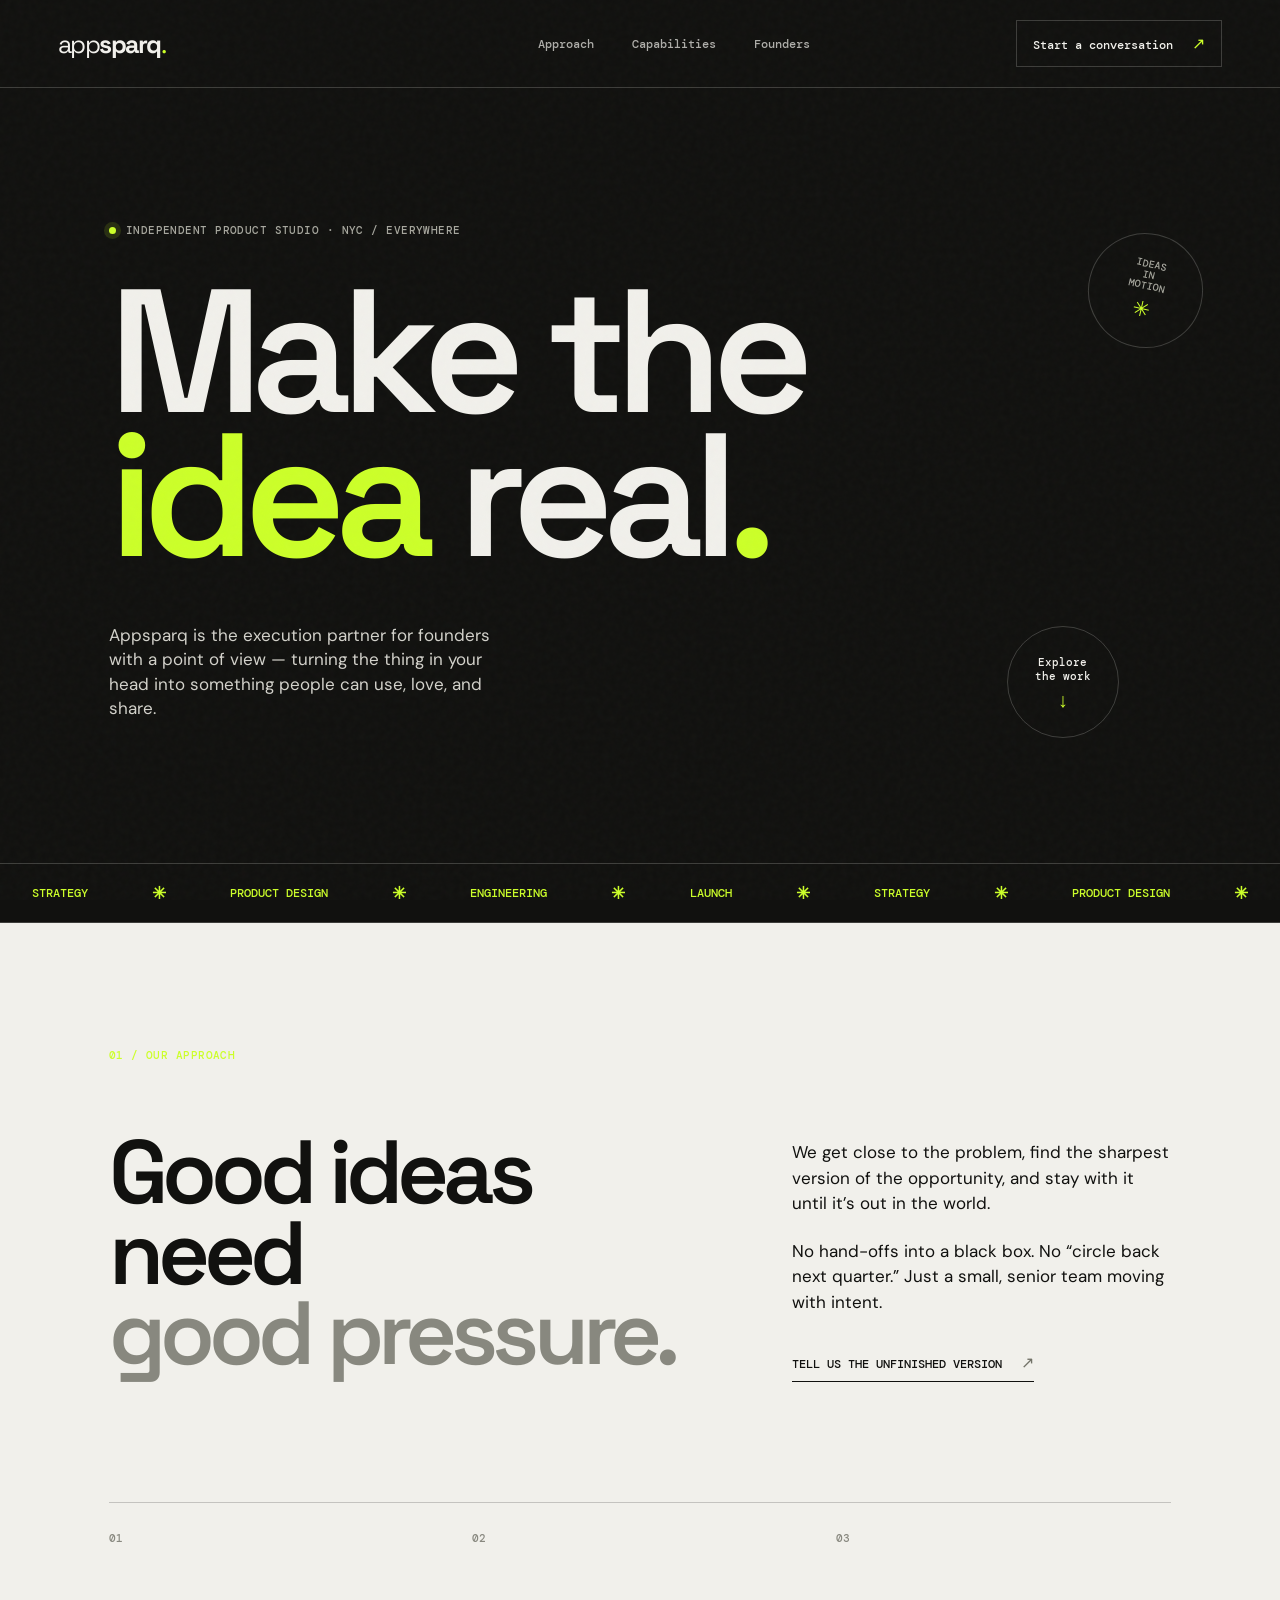
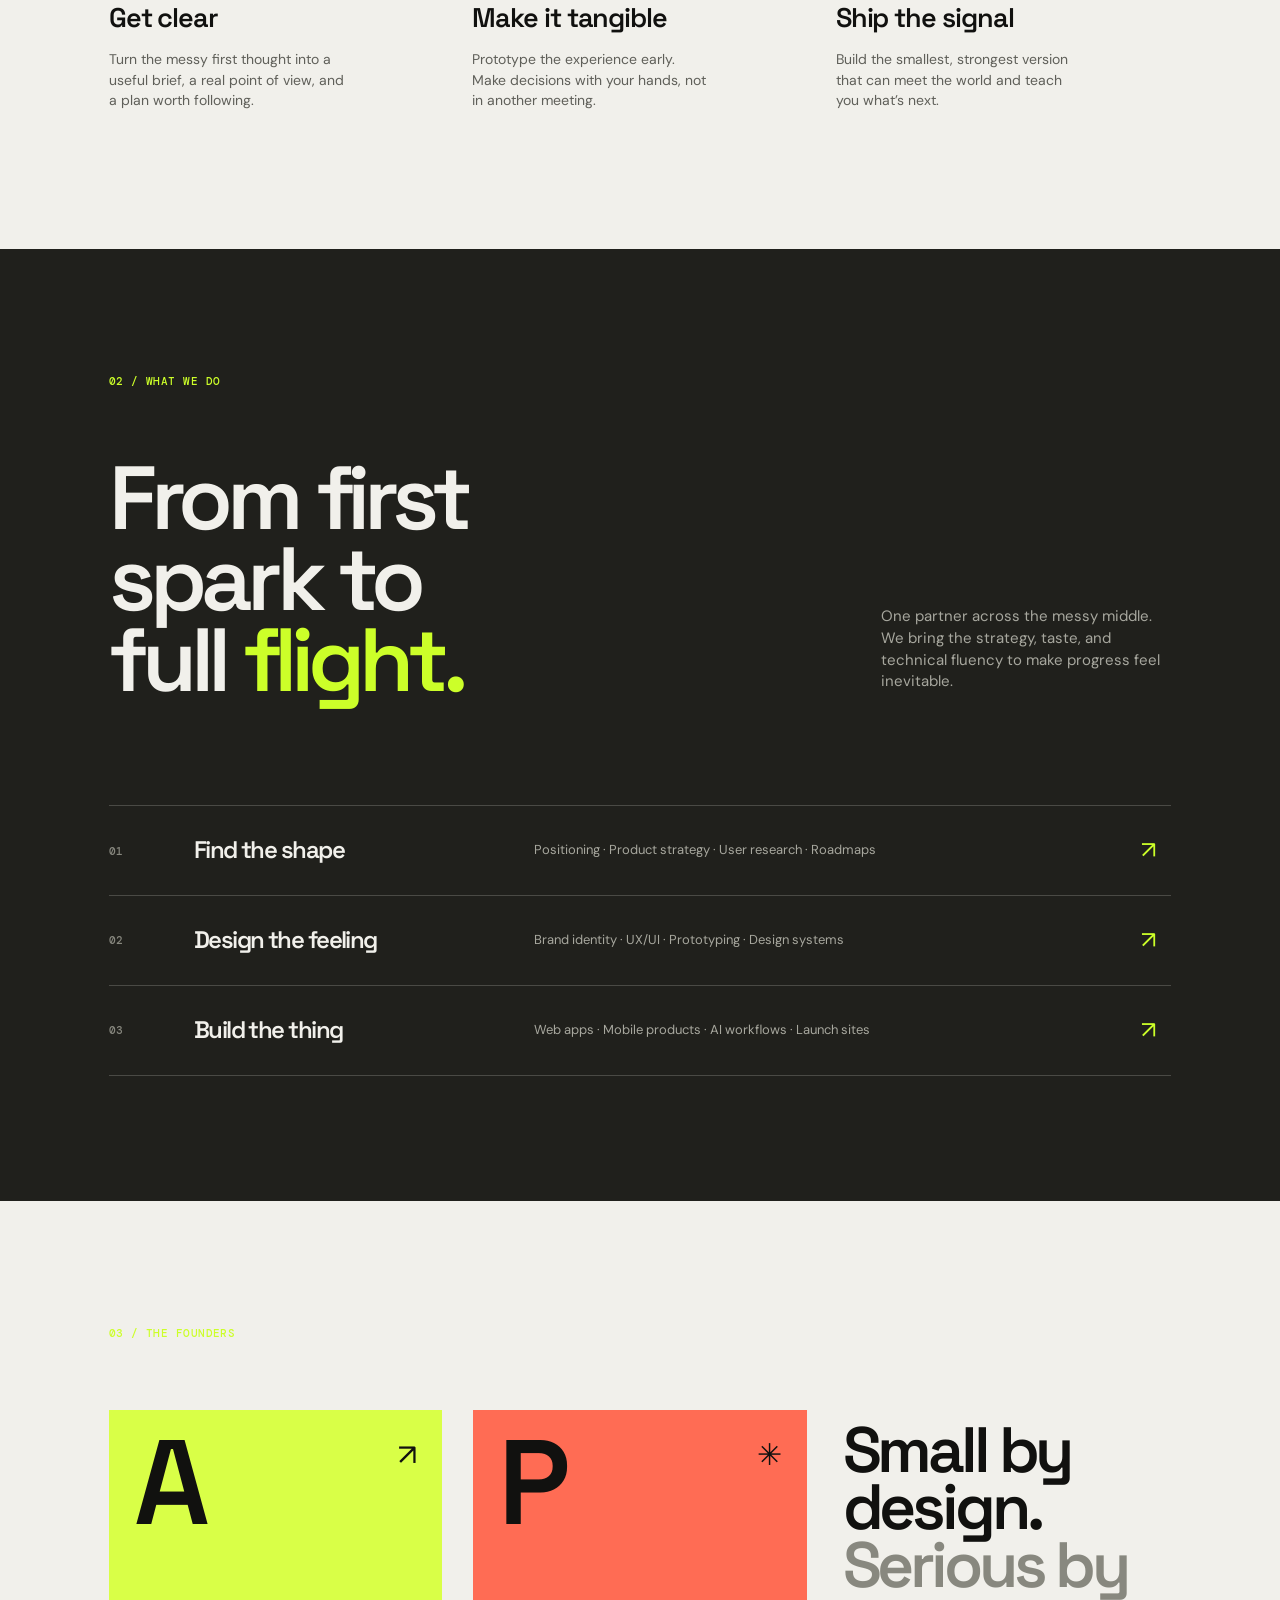
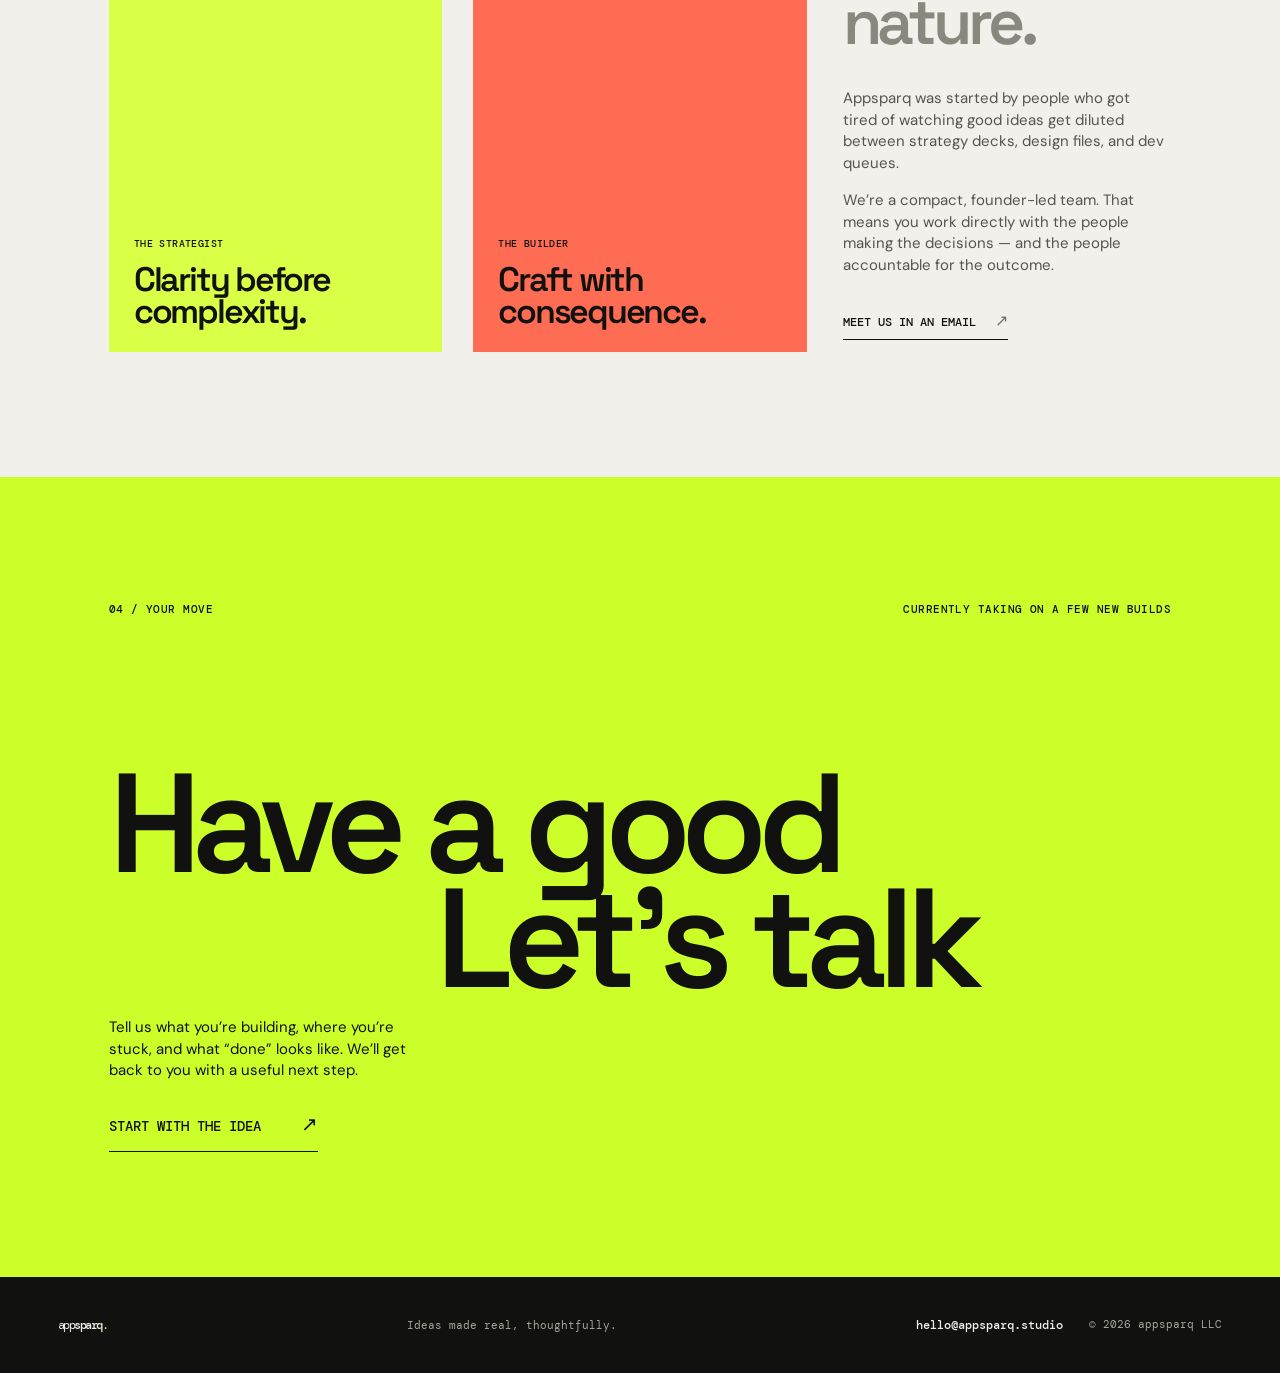
==== commit 3f8cb35f: "Update appsparq email and social metadata" ====
--- a/index.html
+++ b/index.html
@@ -4,20 +4,20 @@
     <meta charset="UTF-8" />
     <meta name="viewport" content="width=device-width, initial-scale=1.0" />
     <meta name="theme-color" content="#11110f" />
-    <meta name="description" content="Appsparq is the execution partner for founders turning strong ideas into shipped products." />
+    <meta name="description" content="appsparq is the execution partner for founders turning strong ideas into shipped products." />
     <meta property="og:type" content="website" />
-    <meta property="og:site_name" content="Appsparq" />
-    <meta property="og:title" content="Appsparq — Make the idea real." />
-    <meta property="og:description" content="The execution partner for founders turning strong ideas into shipped products." />
+    <meta property="og:site_name" content="appsparq" />
+    <meta property="og:title" content="appsparq — Make the idea real." />
+    <meta property="og:description" content="appsparq is the execution partner for founders turning strong ideas into shipped products." />
     <meta property="og:image" content="https://www.appsparq.studio/og.svg" />
     <meta property="og:image:width" content="1200" />
     <meta property="og:image:height" content="630" />
     <meta name="twitter:card" content="summary_large_image" />
-    <meta name="twitter:title" content="Appsparq — Make the idea real." />
-    <meta name="twitter:description" content="The execution partner for founders turning strong ideas into shipped products." />
+    <meta name="twitter:title" content="appsparq — Make the idea real." />
+    <meta name="twitter:description" content="appsparq is the execution partner for founders turning strong ideas into shipped products." />
     <meta name="twitter:image" content="https://www.appsparq.studio/og.svg" />
     <link rel="icon" href="/favicon.svg" type="image/svg+xml" />
-    <title>Appsparq — Make the idea real.</title>
+    <title>appsparq — Make the idea real.</title>
     <link rel="preconnect" href="https://fonts.googleapis.com" />
     <link rel="preconnect" href="https://fonts.gstatic.com" crossorigin />
     <link href="https://fonts.googleapis.com/css2?family=DM+Mono:wght@400;500&family=DM+Sans:wght@400;500;600;700&family=Space+Grotesk:wght@500;600;700&display=swap" rel="stylesheet" />
@@ -32,7 +32,7 @@
         <a href="#capabilities">Capabilities</a>
         <a href="#founders">Founders</a>
       </nav>
-      <a class="header-cta" href="mailto:hello@appsparq.com?subject=Let's%20make%20it%20real">Start a conversation <span>↗︎</span></a>
+      <a class="header-cta" href="mailto:hello@appsparq.studio?subject=Let's%20make%20it%20real">Start a conversation <span>↗︎</span></a>
       <button class="menu-toggle" aria-label="Open menu" aria-expanded="false">Menu <span>+︎</span></button>
     </header>
 
@@ -53,7 +53,7 @@
         <div class="section-kicker">01 / Our approach</div>
         <div class="approach-grid">
           <h2>Good ideas need<br /><span>good pressure.</span></h2>
-          <div class="approach-copy"><p>We get close to the problem, find the sharpest version of the opportunity, and stay with it until it’s out in the world.</p><p>No hand-offs into a black box. No “circle back next quarter.” Just a small, senior team moving with intent.</p><a class="text-link" href="mailto:hello@appsparq.com?subject=Tell%20us%20about%20your%20idea">Tell us the unfinished version <span>↗︎</span></a></div>
+          <div class="approach-copy"><p>We get close to the problem, find the sharpest version of the opportunity, and stay with it until it’s out in the world.</p><p>No hand-offs into a black box. No “circle back next quarter.” Just a small, senior team moving with intent.</p><a class="text-link" href="mailto:hello@appsparq.studio?subject=Tell%20us%20about%20your%20idea">Tell us the unfinished version <span>↗︎</span></a></div>
         </div>
         <div class="principles"><article><span>01</span><h3>Get clear</h3><p>Turn the messy first thought into a useful brief, a real point of view, and a plan worth following.</p></article><article><span>02</span><h3>Make it tangible</h3><p>Prototype the experience early. Make decisions with your hands, not in another meeting.</p></article><article><span>03</span><h3>Ship the signal</h3><p>Build the smallest, strongest version that can meet the world and teach you what’s next.</p></article></div>
       </section>
@@ -66,14 +66,14 @@
 
       <section class="founders section-pad" id="founders">
         <div class="section-kicker">03 / The founders</div>
-        <div class="founders-grid"><div class="founder-card founder-a"><div class="portrait-mark">A<span>↗︎</span></div><div><p class="mono">THE STRATEGIST</p><h3>Clarity before<br />complexity.</h3></div></div><div class="founder-card founder-b"><div class="portrait-mark">P<span>✳︎</span></div><div><p class="mono">THE BUILDER</p><h3>Craft with<br />consequence.</h3></div></div><div class="founders-copy"><h2>Small by design.<br /><span>Serious by nature.</span></h2><p>Appsparq was started by people who got tired of watching good ideas get diluted between strategy decks, design files, and dev queues.</p><p>We’re a compact, founder-led team. That means you work directly with the people making the decisions — and the people accountable for the outcome.</p><a class="text-link" href="mailto:hello@appsparq.com?subject=Let's%20work%20together">Meet us in an email <span>↗︎</span></a></div></div>
+        <div class="founders-grid"><div class="founder-card founder-a"><div class="portrait-mark">A<span>↗︎</span></div><div><p class="mono">THE STRATEGIST</p><h3>Clarity before<br />complexity.</h3></div></div><div class="founder-card founder-b"><div class="portrait-mark">P<span>✳︎</span></div><div><p class="mono">THE BUILDER</p><h3>Craft with<br />consequence.</h3></div></div><div class="founders-copy"><h2>Small by design.<br /><span>Serious by nature.</span></h2><p>Appsparq was started by people who got tired of watching good ideas get diluted between strategy decks, design files, and dev queues.</p><p>We’re a compact, founder-led team. That means you work directly with the people making the decisions — and the people accountable for the outcome.</p><a class="text-link" href="mailto:hello@appsparq.studio?subject=Let's%20work%20together">Meet us in an email <span>↗︎</span></a></div></div>
       </section>
 
-      <section class="contact section-pad" id="contact"><div class="contact-top"><div class="section-kicker">04 / Your move</div><span class="mono">Currently taking on a few new builds</span></div><h2>Have a good<br /><em>one?</em> Let’s talk<span class="lime">.</span></h2><p>Tell us what you’re building, where you’re stuck, and what “done” looks like. We’ll get back to you with a useful next step.</p><a class="big-cta" href="mailto:hello@appsparq.com?subject=I%20have%20an%20idea">Start with the idea <span>↗︎</span></a></section>
+      <section class="contact section-pad" id="contact"><div class="contact-top"><div class="section-kicker">04 / Your move</div><span class="mono">Currently taking on a few new builds</span></div><h2>Have a good<br /><em>one?</em> Let’s talk<span class="lime">.</span></h2><p>Tell us what you’re building, where you’re stuck, and what “done” looks like. We’ll get back to you with a useful next step.</p><a class="big-cta" href="mailto:hello@appsparq.studio?subject=I%20have%20an%20idea">Start with the idea <span>↗︎</span></a></section>
     </main>
 
-    <footer class="site-footer"><a class="wordmark" href="#top"><span>app</span>sparq<span class="dot">.</span></a><p>Ideas made real, thoughtfully.</p><div><a href="mailto:hello@appsparq.com">hello@appsparq.com</a><span>© 2026 Appsparq LLC</span></div></footer>
-    <div class="mobile-menu" aria-hidden="true"><a href="#approach">Approach</a><a href="#capabilities">Capabilities</a><a href="#founders">Founders</a><a href="mailto:hello@appsparq.com">Start a conversation ↗︎</a></div>
+    <footer class="site-footer"><a class="wordmark" href="#top"><span>app</span>sparq<span class="dot">.</span></a><p>Ideas made real, thoughtfully.</p><div><a href="mailto:hello@appsparq.studio">hello@appsparq.studio</a><span>© 2026 appsparq LLC</span></div></footer>
+    <div class="mobile-menu" aria-hidden="true"><a href="#approach">Approach</a><a href="#capabilities">Capabilities</a><a href="#founders">Founders</a><a href="mailto:hello@appsparq.studio">Start a conversation ↗︎</a></div>
     <script src="script.js"></script>
   </body>
 </html>
